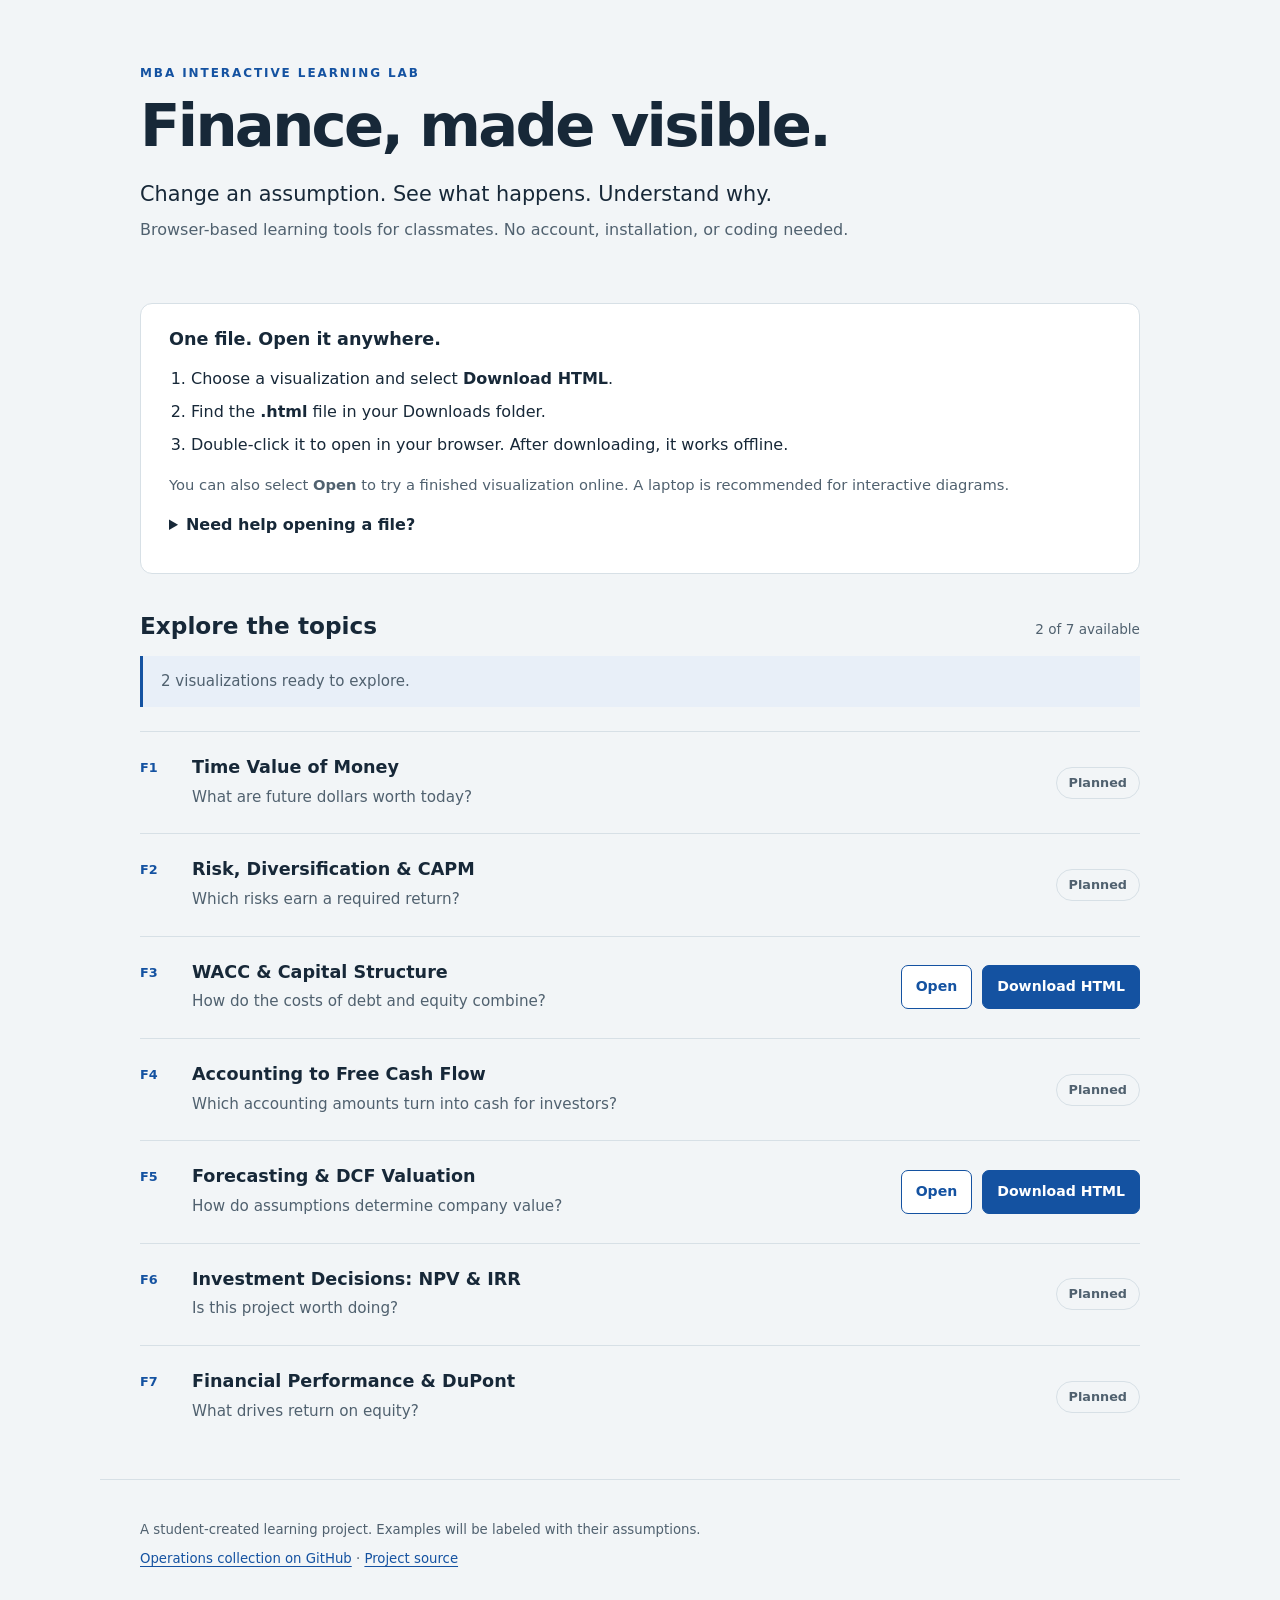
==== docs/index.html @ bb2af1eb "Add interactive DCF valuation visualization" ====
<!doctype html>
<html lang="en"><head><meta charset="utf-8"><meta name="viewport" content="width=device-width,initial-scale=1">
<meta name="description" content="Interactive finance learning tools for MBA classmates. Single-file browser downloads.">
<title>Finance | MBA Interactive Learning Lab</title><link rel="icon" href="data:,"><style>:root{color-scheme:light;--ink:#172838;--muted:#50616f;--blue:#1452a1;--line:#d7e0e6;--paper:#fff;--wash:#f2f5f7;--radius:12px;font-family:system-ui,-apple-system,BlinkMacSystemFont,"Segoe UI",sans-serif;line-height:1.55;color:var(--ink);background:var(--wash)}
*{box-sizing:border-box}body{margin:0}header,main,footer{max-width:1080px;margin:auto;padding:32px 40px}header{padding-top:56px;padding-bottom:20px}h1{font-size:clamp(2.25rem,5vw,3.7rem);line-height:1.1;letter-spacing:-.045em;margin:10px 0 20px}h2{font-size:1.1rem;line-height:1.35;margin:0 0 6px}p{margin:8px 0;color:var(--muted)}a{color:var(--blue);text-underline-offset:3px}a:focus-visible,summary:focus-visible,button:focus-visible,input:focus-visible{outline:3px solid #a5480b;outline-offset:4px}.eyebrow{font-size:.75rem;font-weight:750;letter-spacing:.16em;color:var(--blue)}.intro{font-size:1.3rem;color:var(--ink)}.instructions{padding:24px 28px;background:var(--paper);border:1px solid var(--line);border-radius:var(--radius);margin-bottom:36px}.instructions ol{padding-left:22px}.instructions li{margin:8px 0}.instructions p{font-size:.92rem}summary{cursor:pointer;padding:8px 0;min-height:44px;font-weight:650}.section-heading{display:flex;align-items:baseline;justify-content:space-between;gap:12px}.section-heading h2{font-size:1.45rem}.section-heading p{font-size:.85rem}.notice{padding:14px 18px;border-left:3px solid var(--blue);background:#e8eff8;font-size:.94rem}.notice strong{color:var(--ink)}.demo-list{list-style:none;padding:0;margin:24px 0 0}.demo{display:grid;grid-template-columns:36px 1fr auto;gap:16px;padding:24px 0;border-top:1px solid var(--line);align-items:center}.demo p{margin:0;font-size:.95rem}.code{align-self:start;margin-top:2px;font-size:.8rem;color:var(--blue);font-weight:750}.actions{display:flex;align-items:center;gap:10px;flex-wrap:wrap;justify-content:flex-end}.status{font-size:.8rem;font-weight:650;color:var(--muted);border:1px solid var(--line);border-radius:30px;padding:5px 12px}.button{display:inline-flex;align-items:center;justify-content:center;min-height:44px;padding:10px 14px;border-radius:7px;border:1px solid var(--blue);background:var(--blue);color:white;text-decoration:none;font-size:.88rem;font-weight:650}.button.secondary{background:white;color:var(--blue)}.button:hover{filter:brightness(.93)}footer{font-size:.83rem;border-top:1px solid var(--line);padding-bottom:36px}.skip{position:absolute;left:-10000px;top:8px;background:white;padding:12px;z-index:10}.skip:focus{left:12px}.sr-only{position:absolute;width:1px;height:1px;overflow:hidden;clip:rect(0,0,0,0);white-space:nowrap}@media(max-width:680px){header,main,footer{padding-left:20px;padding-right:20px}header{padding-top:32px}.instructions{padding:20px}.demo{grid-template-columns:28px 1fr;gap:10px}.actions{grid-column:2;justify-content:flex-start}.section-heading{align-items:start;flex-direction:column;gap:0}}@media(prefers-reduced-motion:reduce){*,*::before,*::after{animation:none!important;transition:none!important;scroll-behavior:auto!important}}
</style></head>
<body><a class="skip" href="#topics">Skip to visualizations</a>
<header><p class="eyebrow">MBA INTERACTIVE LEARNING LAB</p><h1>Finance, made visible.</h1>
<p class="intro">Change an assumption. See what happens. Understand why.</p>
<p>Browser-based learning tools for classmates. No account, installation, or coding needed.</p></header>
<main><section class="instructions" aria-labelledby="how"><h2 id="how">One file. Open it anywhere.</h2>
<ol><li>Choose a visualization and select <strong>Download HTML</strong>.</li>
<li>Find the <strong>.html</strong> file in your Downloads folder.</li>
<li>Double-click it to open in your browser. After downloading, it works offline.</li></ol>
<p>You can also select <strong>Open</strong> to try a finished visualization online. A laptop is recommended for interactive diagrams.</p>
<details><summary>Need help opening a file?</summary><p>Keep the .html extension. If it opens in an editor, right-click the file and choose Open With, then your browser.
If the download opens in a tab, use your browser’s Save page option. On a phone, use the online Open button; downloaded HTML handling varies by device.</p></details></section>
<section id="topics" aria-labelledby="topics-title"><div class="section-heading"><h2 id="topics-title">Explore the topics</h2>
<p>2 of 7 available</p></div><p class="notice">2 visualizations ready to explore.</p><ul class="demo-list"><li class="demo"><span class="code">F1</span><div><h2>Time Value of Money</h2><p>What are future dollars worth today?</p></div><div class="actions"><span class="status">Planned</span></div></li><li class="demo"><span class="code">F2</span><div><h2>Risk, Diversification &amp; CAPM</h2><p>Which risks earn a required return?</p></div><div class="actions"><span class="status">Planned</span></div></li><li class="demo"><span class="code">F3</span><div><h2>WACC &amp; Capital Structure</h2><p>How do the costs of debt and equity combine?</p></div><div class="actions"><a class="button secondary" href="downloads/wacc.html">Open <span class="sr-only">WACC &amp; Capital Structure</span></a><a class="button" href="downloads/wacc.html" download>Download HTML <span class="sr-only">for WACC &amp; Capital Structure</span></a></div></li><li class="demo"><span class="code">F4</span><div><h2>Accounting to Free Cash Flow</h2><p>Which accounting amounts turn into cash for investors?</p></div><div class="actions"><span class="status">Planned</span></div></li><li class="demo"><span class="code">F5</span><div><h2>Forecasting &amp; DCF Valuation</h2><p>How do assumptions determine company value?</p></div><div class="actions"><a class="button secondary" href="downloads/dcf.html">Open <span class="sr-only">Forecasting &amp; DCF Valuation</span></a><a class="button" href="downloads/dcf.html" download>Download HTML <span class="sr-only">for Forecasting &amp; DCF Valuation</span></a></div></li><li class="demo"><span class="code">F6</span><div><h2>Investment Decisions: NPV &amp; IRR</h2><p>Is this project worth doing?</p></div><div class="actions"><span class="status">Planned</span></div></li><li class="demo"><span class="code">F7</span><div><h2>Financial Performance &amp; DuPont</h2><p>What drives return on equity?</p></div><div class="actions"><span class="status">Planned</span></div></li></ul></section>
</main><footer><p>A student-created learning project. Examples will be labeled with their assumptions.</p>
<p><a href="https://github.com/bpdiehl/ops_visualizations">Operations collection on GitHub</a> ·
<a href="https://github.com/bpdiehl/finance_visualizations">Project source</a></p></footer></body></html>
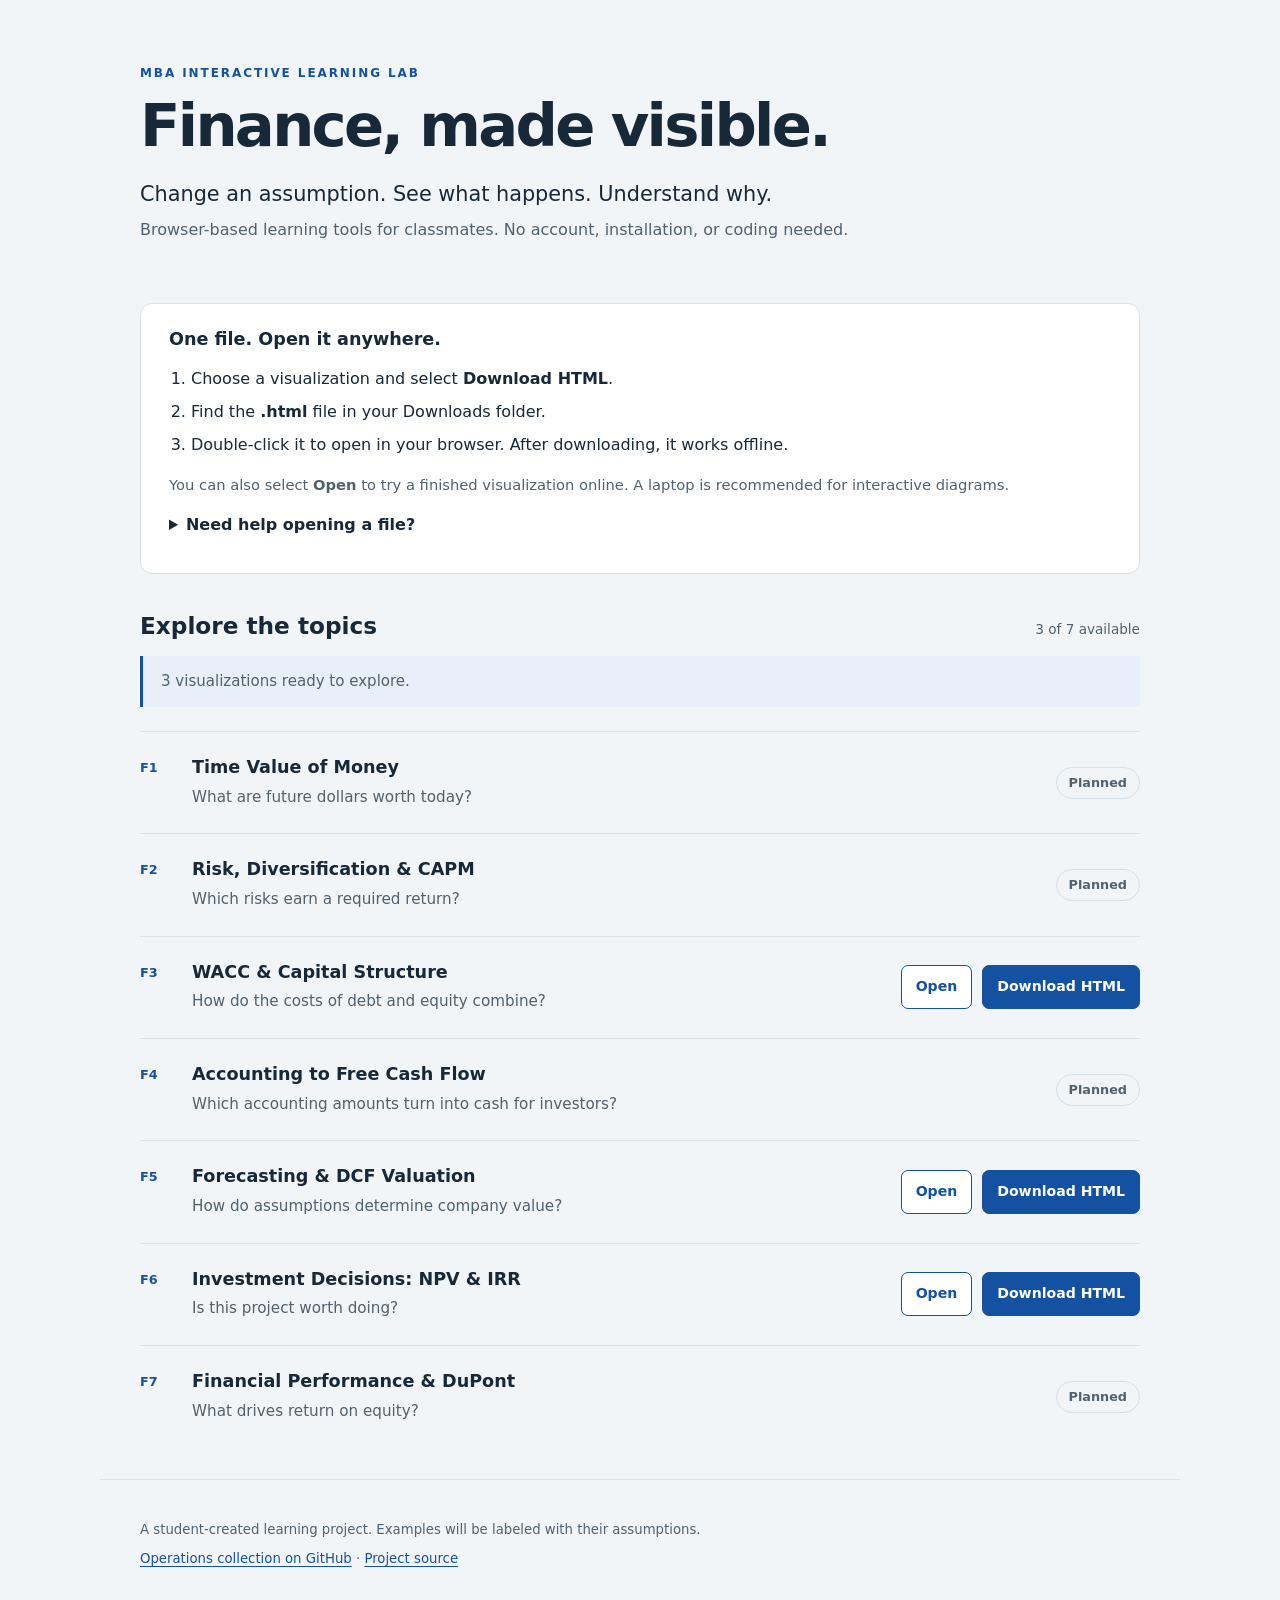
==== commit 952c3437: "Publish NPV and IRR visualization" ====
--- a/docs/index.html
+++ b/docs/index.html
@@ -16,7 +16,7 @@
 <details><summary>Need help opening a file?</summary><p>Keep the .html extension. If it opens in an editor, right-click the file and choose Open With, then your browser.
 If the download opens in a tab, use your browser’s Save page option. On a phone, use the online Open button; downloaded HTML handling varies by device.</p></details></section>
 <section id="topics" aria-labelledby="topics-title"><div class="section-heading"><h2 id="topics-title">Explore the topics</h2>
-<p>2 of 7 available</p></div><p class="notice">2 visualizations ready to explore.</p><ul class="demo-list"><li class="demo"><span class="code">F1</span><div><h2>Time Value of Money</h2><p>What are future dollars worth today?</p></div><div class="actions"><span class="status">Planned</span></div></li><li class="demo"><span class="code">F2</span><div><h2>Risk, Diversification &amp; CAPM</h2><p>Which risks earn a required return?</p></div><div class="actions"><span class="status">Planned</span></div></li><li class="demo"><span class="code">F3</span><div><h2>WACC &amp; Capital Structure</h2><p>How do the costs of debt and equity combine?</p></div><div class="actions"><a class="button secondary" href="downloads/wacc.html">Open <span class="sr-only">WACC &amp; Capital Structure</span></a><a class="button" href="downloads/wacc.html" download>Download HTML <span class="sr-only">for WACC &amp; Capital Structure</span></a></div></li><li class="demo"><span class="code">F4</span><div><h2>Accounting to Free Cash Flow</h2><p>Which accounting amounts turn into cash for investors?</p></div><div class="actions"><span class="status">Planned</span></div></li><li class="demo"><span class="code">F5</span><div><h2>Forecasting &amp; DCF Valuation</h2><p>How do assumptions determine company value?</p></div><div class="actions"><a class="button secondary" href="downloads/dcf.html">Open <span class="sr-only">Forecasting &amp; DCF Valuation</span></a><a class="button" href="downloads/dcf.html" download>Download HTML <span class="sr-only">for Forecasting &amp; DCF Valuation</span></a></div></li><li class="demo"><span class="code">F6</span><div><h2>Investment Decisions: NPV &amp; IRR</h2><p>Is this project worth doing?</p></div><div class="actions"><span class="status">Planned</span></div></li><li class="demo"><span class="code">F7</span><div><h2>Financial Performance &amp; DuPont</h2><p>What drives return on equity?</p></div><div class="actions"><span class="status">Planned</span></div></li></ul></section>
+<p>3 of 7 available</p></div><p class="notice">3 visualizations ready to explore.</p><ul class="demo-list"><li class="demo"><span class="code">F1</span><div><h2>Time Value of Money</h2><p>What are future dollars worth today?</p></div><div class="actions"><span class="status">Planned</span></div></li><li class="demo"><span class="code">F2</span><div><h2>Risk, Diversification &amp; CAPM</h2><p>Which risks earn a required return?</p></div><div class="actions"><span class="status">Planned</span></div></li><li class="demo"><span class="code">F3</span><div><h2>WACC &amp; Capital Structure</h2><p>How do the costs of debt and equity combine?</p></div><div class="actions"><a class="button secondary" href="downloads/wacc.html">Open <span class="sr-only">WACC &amp; Capital Structure</span></a><a class="button" href="downloads/wacc.html" download>Download HTML <span class="sr-only">for WACC &amp; Capital Structure</span></a></div></li><li class="demo"><span class="code">F4</span><div><h2>Accounting to Free Cash Flow</h2><p>Which accounting amounts turn into cash for investors?</p></div><div class="actions"><span class="status">Planned</span></div></li><li class="demo"><span class="code">F5</span><div><h2>Forecasting &amp; DCF Valuation</h2><p>How do assumptions determine company value?</p></div><div class="actions"><a class="button secondary" href="downloads/dcf.html">Open <span class="sr-only">Forecasting &amp; DCF Valuation</span></a><a class="button" href="downloads/dcf.html" download>Download HTML <span class="sr-only">for Forecasting &amp; DCF Valuation</span></a></div></li><li class="demo"><span class="code">F6</span><div><h2>Investment Decisions: NPV &amp; IRR</h2><p>Is this project worth doing?</p></div><div class="actions"><a class="button secondary" href="downloads/npv-irr.html">Open <span class="sr-only">Investment Decisions: NPV &amp; IRR</span></a><a class="button" href="downloads/npv-irr.html" download>Download HTML <span class="sr-only">for Investment Decisions: NPV &amp; IRR</span></a></div></li><li class="demo"><span class="code">F7</span><div><h2>Financial Performance &amp; DuPont</h2><p>What drives return on equity?</p></div><div class="actions"><span class="status">Planned</span></div></li></ul></section>
 </main><footer><p>A student-created learning project. Examples will be labeled with their assumptions.</p>
 <p><a href="https://github.com/bpdiehl/ops_visualizations">Operations collection on GitHub</a> ·
 <a href="https://github.com/bpdiehl/finance_visualizations">Project source</a></p></footer></body></html>
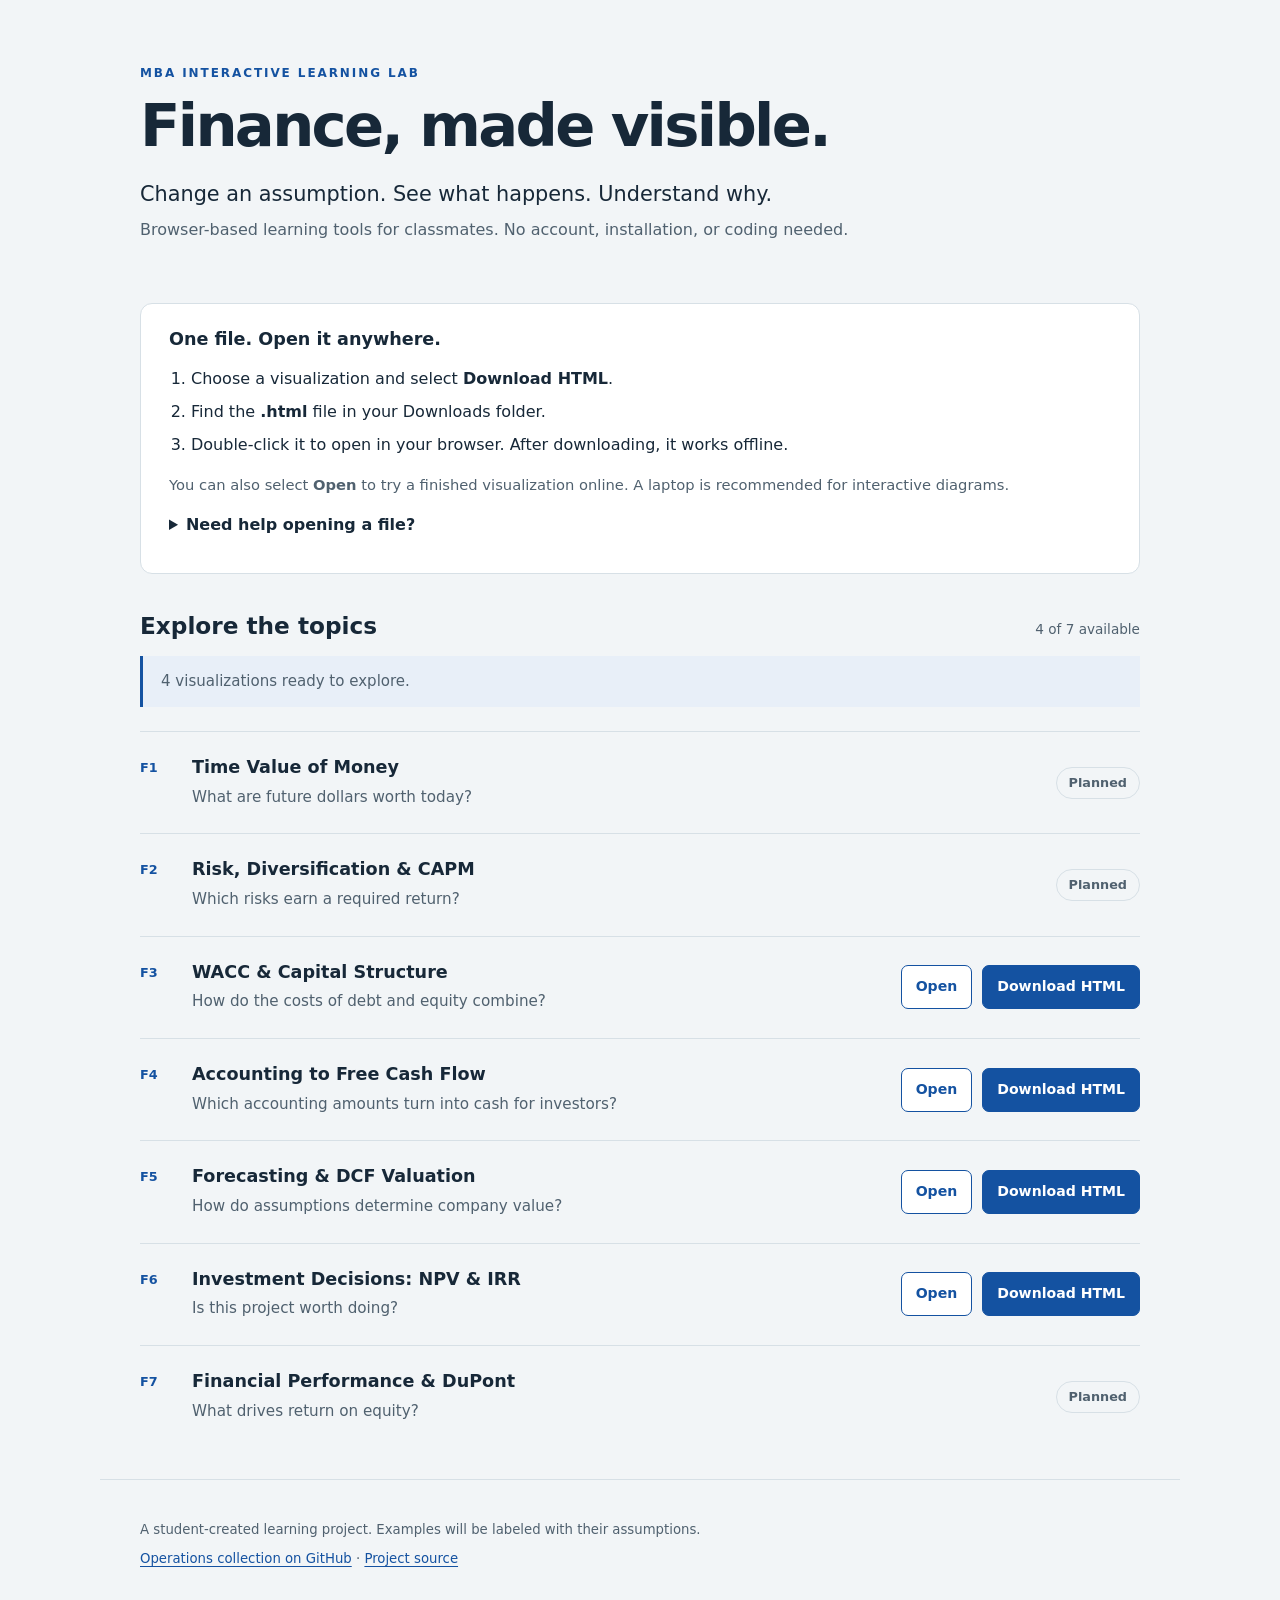
==== commit 4193e552: "Publish accounting to free cash flow visualization" ====
--- a/docs/index.html
+++ b/docs/index.html
@@ -16,7 +16,7 @@
 <details><summary>Need help opening a file?</summary><p>Keep the .html extension. If it opens in an editor, right-click the file and choose Open With, then your browser.
 If the download opens in a tab, use your browser’s Save page option. On a phone, use the online Open button; downloaded HTML handling varies by device.</p></details></section>
 <section id="topics" aria-labelledby="topics-title"><div class="section-heading"><h2 id="topics-title">Explore the topics</h2>
-<p>3 of 7 available</p></div><p class="notice">3 visualizations ready to explore.</p><ul class="demo-list"><li class="demo"><span class="code">F1</span><div><h2>Time Value of Money</h2><p>What are future dollars worth today?</p></div><div class="actions"><span class="status">Planned</span></div></li><li class="demo"><span class="code">F2</span><div><h2>Risk, Diversification &amp; CAPM</h2><p>Which risks earn a required return?</p></div><div class="actions"><span class="status">Planned</span></div></li><li class="demo"><span class="code">F3</span><div><h2>WACC &amp; Capital Structure</h2><p>How do the costs of debt and equity combine?</p></div><div class="actions"><a class="button secondary" href="downloads/wacc.html">Open <span class="sr-only">WACC &amp; Capital Structure</span></a><a class="button" href="downloads/wacc.html" download>Download HTML <span class="sr-only">for WACC &amp; Capital Structure</span></a></div></li><li class="demo"><span class="code">F4</span><div><h2>Accounting to Free Cash Flow</h2><p>Which accounting amounts turn into cash for investors?</p></div><div class="actions"><span class="status">Planned</span></div></li><li class="demo"><span class="code">F5</span><div><h2>Forecasting &amp; DCF Valuation</h2><p>How do assumptions determine company value?</p></div><div class="actions"><a class="button secondary" href="downloads/dcf.html">Open <span class="sr-only">Forecasting &amp; DCF Valuation</span></a><a class="button" href="downloads/dcf.html" download>Download HTML <span class="sr-only">for Forecasting &amp; DCF Valuation</span></a></div></li><li class="demo"><span class="code">F6</span><div><h2>Investment Decisions: NPV &amp; IRR</h2><p>Is this project worth doing?</p></div><div class="actions"><a class="button secondary" href="downloads/npv-irr.html">Open <span class="sr-only">Investment Decisions: NPV &amp; IRR</span></a><a class="button" href="downloads/npv-irr.html" download>Download HTML <span class="sr-only">for Investment Decisions: NPV &amp; IRR</span></a></div></li><li class="demo"><span class="code">F7</span><div><h2>Financial Performance &amp; DuPont</h2><p>What drives return on equity?</p></div><div class="actions"><span class="status">Planned</span></div></li></ul></section>
+<p>4 of 7 available</p></div><p class="notice">4 visualizations ready to explore.</p><ul class="demo-list"><li class="demo"><span class="code">F1</span><div><h2>Time Value of Money</h2><p>What are future dollars worth today?</p></div><div class="actions"><span class="status">Planned</span></div></li><li class="demo"><span class="code">F2</span><div><h2>Risk, Diversification &amp; CAPM</h2><p>Which risks earn a required return?</p></div><div class="actions"><span class="status">Planned</span></div></li><li class="demo"><span class="code">F3</span><div><h2>WACC &amp; Capital Structure</h2><p>How do the costs of debt and equity combine?</p></div><div class="actions"><a class="button secondary" href="downloads/wacc.html">Open <span class="sr-only">WACC &amp; Capital Structure</span></a><a class="button" href="downloads/wacc.html" download>Download HTML <span class="sr-only">for WACC &amp; Capital Structure</span></a></div></li><li class="demo"><span class="code">F4</span><div><h2>Accounting to Free Cash Flow</h2><p>Which accounting amounts turn into cash for investors?</p></div><div class="actions"><a class="button secondary" href="downloads/free-cash-flow.html">Open <span class="sr-only">Accounting to Free Cash Flow</span></a><a class="button" href="downloads/free-cash-flow.html" download>Download HTML <span class="sr-only">for Accounting to Free Cash Flow</span></a></div></li><li class="demo"><span class="code">F5</span><div><h2>Forecasting &amp; DCF Valuation</h2><p>How do assumptions determine company value?</p></div><div class="actions"><a class="button secondary" href="downloads/dcf.html">Open <span class="sr-only">Forecasting &amp; DCF Valuation</span></a><a class="button" href="downloads/dcf.html" download>Download HTML <span class="sr-only">for Forecasting &amp; DCF Valuation</span></a></div></li><li class="demo"><span class="code">F6</span><div><h2>Investment Decisions: NPV &amp; IRR</h2><p>Is this project worth doing?</p></div><div class="actions"><a class="button secondary" href="downloads/npv-irr.html">Open <span class="sr-only">Investment Decisions: NPV &amp; IRR</span></a><a class="button" href="downloads/npv-irr.html" download>Download HTML <span class="sr-only">for Investment Decisions: NPV &amp; IRR</span></a></div></li><li class="demo"><span class="code">F7</span><div><h2>Financial Performance &amp; DuPont</h2><p>What drives return on equity?</p></div><div class="actions"><span class="status">Planned</span></div></li></ul></section>
 </main><footer><p>A student-created learning project. Examples will be labeled with their assumptions.</p>
 <p><a href="https://github.com/bpdiehl/ops_visualizations">Operations collection on GitHub</a> ·
 <a href="https://github.com/bpdiehl/finance_visualizations">Project source</a></p></footer></body></html>
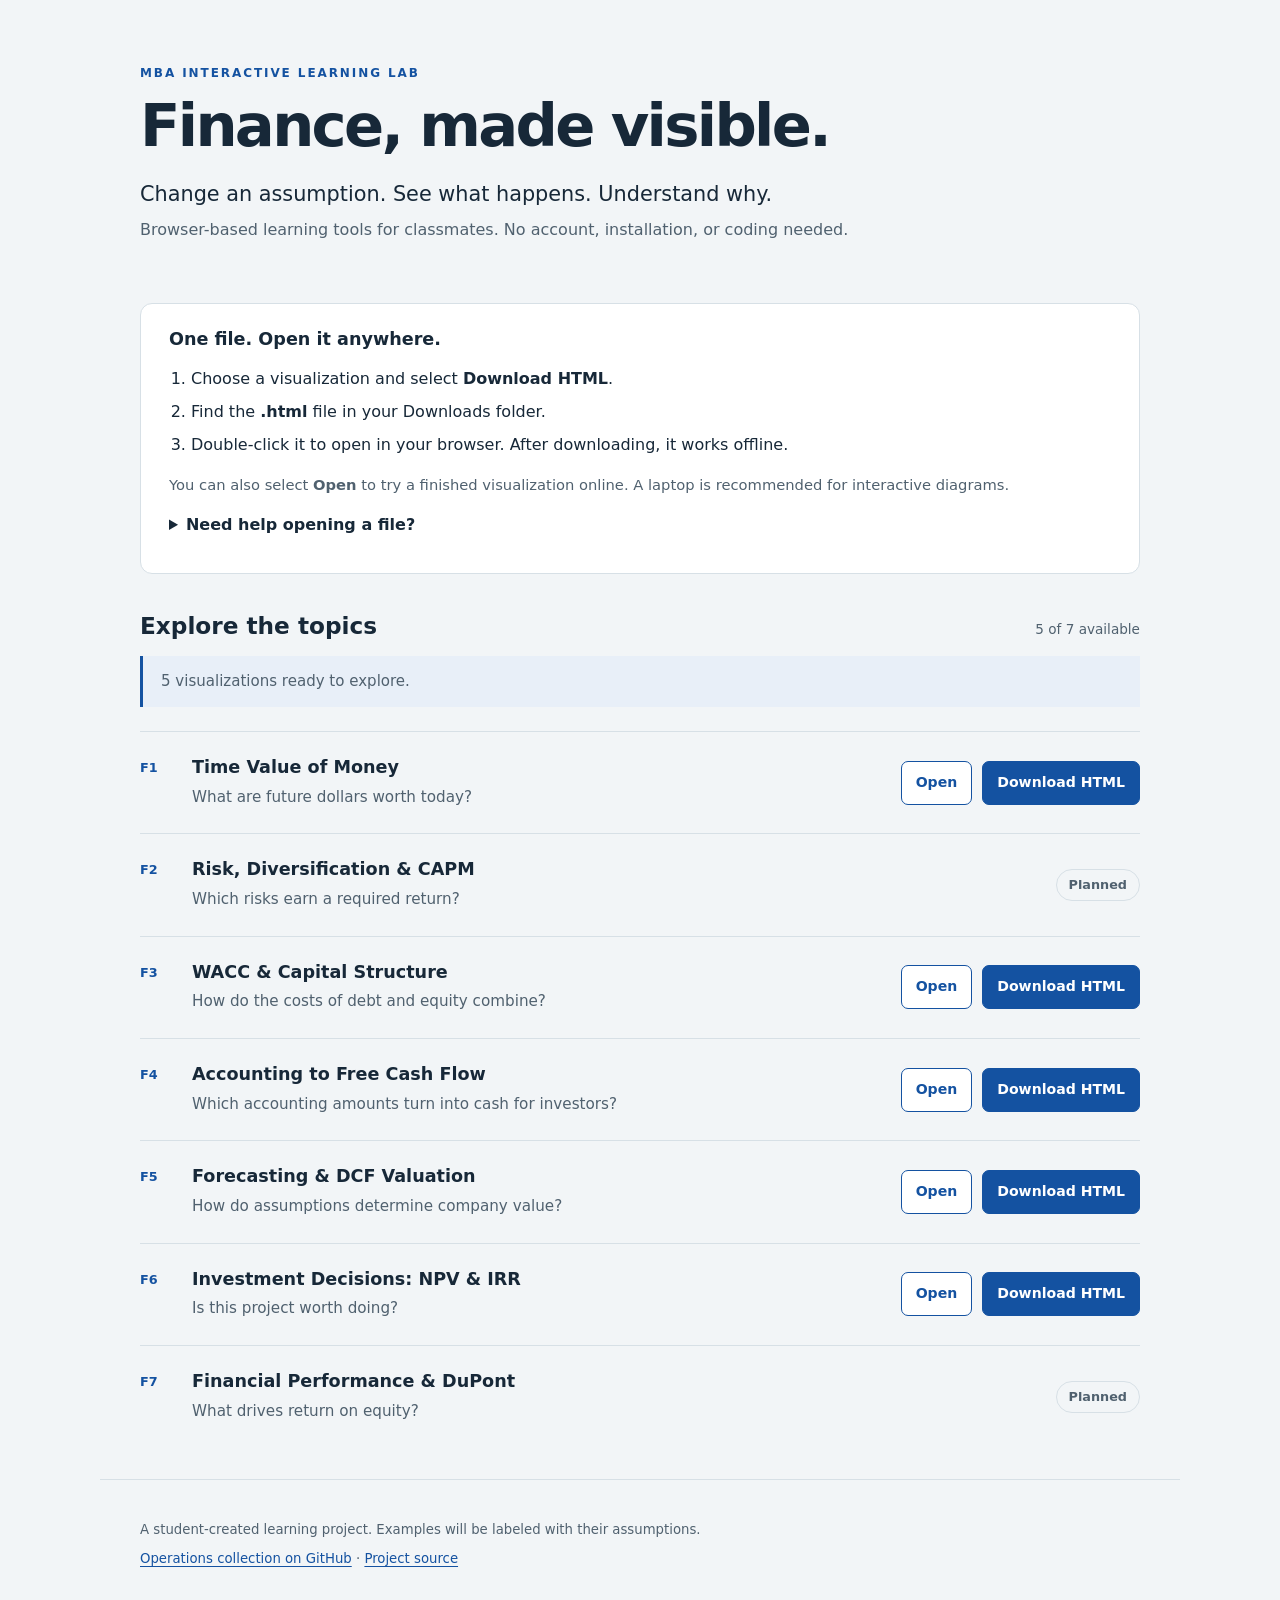
==== commit 905f2c89: "Add time value of money visualization" ====
--- a/docs/index.html
+++ b/docs/index.html
@@ -3,6 +3,47 @@
 <meta name="description" content="Interactive finance learning tools for MBA classmates. Single-file browser downloads.">
 <title>Finance | MBA Interactive Learning Lab</title><link rel="icon" href="data:,"><style>:root{color-scheme:light;--ink:#172838;--muted:#50616f;--blue:#1452a1;--line:#d7e0e6;--paper:#fff;--wash:#f2f5f7;--radius:12px;font-family:system-ui,-apple-system,BlinkMacSystemFont,"Segoe UI",sans-serif;line-height:1.55;color:var(--ink);background:var(--wash)}
 *{box-sizing:border-box}body{margin:0}header,main,footer{max-width:1080px;margin:auto;padding:32px 40px}header{padding-top:56px;padding-bottom:20px}h1{font-size:clamp(2.25rem,5vw,3.7rem);line-height:1.1;letter-spacing:-.045em;margin:10px 0 20px}h2{font-size:1.1rem;line-height:1.35;margin:0 0 6px}p{margin:8px 0;color:var(--muted)}a{color:var(--blue);text-underline-offset:3px}a:focus-visible,summary:focus-visible,button:focus-visible,input:focus-visible{outline:3px solid #a5480b;outline-offset:4px}.eyebrow{font-size:.75rem;font-weight:750;letter-spacing:.16em;color:var(--blue)}.intro{font-size:1.3rem;color:var(--ink)}.instructions{padding:24px 28px;background:var(--paper);border:1px solid var(--line);border-radius:var(--radius);margin-bottom:36px}.instructions ol{padding-left:22px}.instructions li{margin:8px 0}.instructions p{font-size:.92rem}summary{cursor:pointer;padding:8px 0;min-height:44px;font-weight:650}.section-heading{display:flex;align-items:baseline;justify-content:space-between;gap:12px}.section-heading h2{font-size:1.45rem}.section-heading p{font-size:.85rem}.notice{padding:14px 18px;border-left:3px solid var(--blue);background:#e8eff8;font-size:.94rem}.notice strong{color:var(--ink)}.demo-list{list-style:none;padding:0;margin:24px 0 0}.demo{display:grid;grid-template-columns:36px 1fr auto;gap:16px;padding:24px 0;border-top:1px solid var(--line);align-items:center}.demo p{margin:0;font-size:.95rem}.code{align-self:start;margin-top:2px;font-size:.8rem;color:var(--blue);font-weight:750}.actions{display:flex;align-items:center;gap:10px;flex-wrap:wrap;justify-content:flex-end}.status{font-size:.8rem;font-weight:650;color:var(--muted);border:1px solid var(--line);border-radius:30px;padding:5px 12px}.button{display:inline-flex;align-items:center;justify-content:center;min-height:44px;padding:10px 14px;border-radius:7px;border:1px solid var(--blue);background:var(--blue);color:white;text-decoration:none;font-size:.88rem;font-weight:650}.button.secondary{background:white;color:var(--blue)}.button:hover{filter:brightness(.93)}footer{font-size:.83rem;border-top:1px solid var(--line);padding-bottom:36px}.skip{position:absolute;left:-10000px;top:8px;background:white;padding:12px;z-index:10}.skip:focus{left:12px}.sr-only{position:absolute;width:1px;height:1px;overflow:hidden;clip:rect(0,0,0,0);white-space:nowrap}@media(max-width:680px){header,main,footer{padding-left:20px;padding-right:20px}header{padding-top:32px}.instructions{padding:20px}.demo{grid-template-columns:28px 1fr;gap:10px}.actions{grid-column:2;justify-content:flex-start}.section-heading{align-items:start;flex-direction:column;gap:0}}@media(prefers-reduced-motion:reduce){*,*::before,*::after{animation:none!important;transition:none!important;scroll-behavior:auto!important}}
+
+/* Paired equation rows: keep each value below its symbol, including the result. */
+.eq-aligned{display:grid;grid-template-columns:repeat(var(--eq-columns),max-content);column-gap:.38rem;row-gap:.2rem;align-items:baseline;justify-content:start;max-width:100%;min-width:0;overflow-x:auto;padding:5px 3px 9px;margin:4px 0 10px;font-variant-numeric:tabular-nums}
+.eq-aligned>.formula,.eq-aligned>.worked,.eq-aligned>.symbolic-equation,.eq-aligned>.live-values,.eq-aligned>.dist-formula,.eq-aligned>.dist-worked{display:contents!important}
+.eq-aligned .eq-cell{white-space:nowrap;text-align:center;line-height:1.9;min-width:0}
+.eq-aligned .eq-value-cell:not(.eq-operator){min-width:6.8ch}
+.eq-aligned .eq-cell .num,.eq-aligned .eq-cell .eq-token,.eq-aligned .eq-cell .term,.eq-aligned .eq-cell .result-value{min-width:0!important;width:auto!important;text-align:center;display:inline}
+.eq-aligned .eq-value-cell{font-family:ui-monospace,SFMono-Regular,Consolas,monospace;font-size:.76rem;color:#385269}
+.eq-aligned .eq-cell.eq-operator{min-width:0}
+@media(max-width:560px){.eq-aligned{column-gap:.25rem}.eq-aligned .eq-value-cell{font-size:.7rem}}
+
+.eq-fraction{display:inline-grid;grid-template-rows:auto auto;line-height:1.4;text-align:center;vertical-align:middle}.eq-fraction>span:first-child{border-bottom:1px solid currentColor;padding:0 4px 2px}.eq-fraction>span:last-child{padding:2px 4px 0}.eq-message{font-size:.76rem;color:var(--muted)}
+
+.eq-inline-atom{display:inline-block;text-align:center;vertical-align:baseline}.eq-fraction{gap:0}.eq-fraction>span{white-space:nowrap}.eq-aligned .eq-cell .eq-fraction{display:inline-grid}
+
+.eq-aligned{width:100%}.equations>div,.equation-grid>div,.equation-grid>article{min-width:0}
+
+.eq-aligned{scrollbar-width:thin;scrollbar-color:#aabac8 #f1f4f6}.eq-aligned:focus-visible{outline:2px solid var(--blue);outline-offset:2px}
+
+/* Shared attention and legend language across the learning collection. */
+:root{--attention-wash:#fff1c7;--attention-edge:#c59b3b;--attention-ink:#513d17;--attention-shadow:0 0 0 2px #c59b3b30,0 0 12px #c59b3b20;--legend-paper:#f7f9fc;--legend-line:#d2dce5}
+body :is(.eq-token.is-editing,.term.is-editing,[data-edit].editing,[data-symbol].selected,[data-symbol].editing,[data-symbol].symbol-highlight,[data-symbol].is-symbol-highlight,[data-symbols].is-symbol-highlight){background:var(--attention-wash)!important;box-shadow:var(--attention-shadow)!important;color:var(--attention-ink)!important;border-radius:3px;transition-duration:90ms}
+body #forecast-table tr.is-editing td,body #forecast-table tr.is-editing th{background:var(--attention-wash)!important}
+body .column-wash{fill:var(--attention-wash)}body .bridge-column.input-highlight .column-wash{opacity:.9}body .bridge-column.input-highlight>rect:not(.column-wash){stroke:var(--attention-edge)}body .statement tr.input-highlight{background:var(--attention-wash)}
+body .key-row{grid-template-columns:72px minmax(0,1fr);gap:12px;padding:8px 0;border-top:1px solid var(--line);font-size:.79rem;line-height:1.5;align-items:center}
+body .key-row button,body .notation-grid .symbol-link{display:inline-block;text-align:center;vertical-align:middle;min-width:64px;min-height:44px;max-width:100%;padding:6px 8px;border:1px solid var(--legend-line);border-radius:6px;background:var(--legend-paper);font:1.02rem/1.4 Georgia,"Times New Roman",serif;color:var(--ink);text-decoration:none;cursor:pointer;transition:background-color .2s,border-color .2s,box-shadow .2s}
+body .key-row button:hover,body .notation-grid .symbol-link:hover{background:#edf2f7;border-color:#a9bdcf}
+body .key-row button[aria-pressed=true],body .notation-grid .symbol-link[aria-pressed=true]{background:var(--attention-wash);border-color:var(--attention-edge);color:var(--attention-ink);box-shadow:var(--attention-shadow)}
+body .key-row small{display:block;margin-top:3px;font-size:.7rem;line-height:1.45;color:var(--muted)}
+body .notation-grid dl{grid-template-columns:84px minmax(0,1fr);font-size:.79rem}body .notation-grid dt,body .notation-grid dd{padding:8px 0;border-top:1px solid var(--line);line-height:1.5}
+body :is(.key,.notation,.notation-key,.equations)>summary{color:var(--ink);font-size:.82rem;font-weight:650}
+body :is(.chart-key,.mix-key,.time-key,.matrix-key,.composition-key){font-size:.74rem;line-height:1.5;color:var(--muted);gap:8px 14px;flex-wrap:wrap}
+body :is(.chart-key,.mix-key,.time-key,.matrix-key)>span{display:inline-flex;align-items:center;gap:6px}
+body .swatch{width:9px;height:9px;border-radius:2px;flex-shrink:0}
+body .swatch.legend-line{width:14px;height:0;border:0;border-top:2px solid #1452a1;border-radius:0;background:none}
+body .swatch.legend-dash{width:14px;height:0;border:0;border-top:2px dashed #6d7c89;border-radius:0;background:none}
+body .swatch.legend-dot{width:9px;height:9px;border:2px solid #a65d1c;border-radius:50%;background:white}
+.swatch.bridge-total{background:#24649d}.swatch.bridge-add{background:#2b8776}.swatch.bridge-deduct{background:#b36b47}
+@media(prefers-reduced-motion:reduce){body .key-row button,body .notation-grid .symbol-link{transition:none!important}}
+
+body .key-row button sub,body .key-row button sup,body .notation-grid .symbol-link sub,body .notation-grid .symbol-link sup{font-size:.7em}
 </style></head>
 <body><a class="skip" href="#topics">Skip to visualizations</a>
 <header><p class="eyebrow">MBA INTERACTIVE LEARNING LAB</p><h1>Finance, made visible.</h1>
@@ -16,7 +57,7 @@
 <details><summary>Need help opening a file?</summary><p>Keep the .html extension. If it opens in an editor, right-click the file and choose Open With, then your browser.
 If the download opens in a tab, use your browser’s Save page option. On a phone, use the online Open button; downloaded HTML handling varies by device.</p></details></section>
 <section id="topics" aria-labelledby="topics-title"><div class="section-heading"><h2 id="topics-title">Explore the topics</h2>
-<p>4 of 7 available</p></div><p class="notice">4 visualizations ready to explore.</p><ul class="demo-list"><li class="demo"><span class="code">F1</span><div><h2>Time Value of Money</h2><p>What are future dollars worth today?</p></div><div class="actions"><span class="status">Planned</span></div></li><li class="demo"><span class="code">F2</span><div><h2>Risk, Diversification &amp; CAPM</h2><p>Which risks earn a required return?</p></div><div class="actions"><span class="status">Planned</span></div></li><li class="demo"><span class="code">F3</span><div><h2>WACC &amp; Capital Structure</h2><p>How do the costs of debt and equity combine?</p></div><div class="actions"><a class="button secondary" href="downloads/wacc.html">Open <span class="sr-only">WACC &amp; Capital Structure</span></a><a class="button" href="downloads/wacc.html" download>Download HTML <span class="sr-only">for WACC &amp; Capital Structure</span></a></div></li><li class="demo"><span class="code">F4</span><div><h2>Accounting to Free Cash Flow</h2><p>Which accounting amounts turn into cash for investors?</p></div><div class="actions"><a class="button secondary" href="downloads/free-cash-flow.html">Open <span class="sr-only">Accounting to Free Cash Flow</span></a><a class="button" href="downloads/free-cash-flow.html" download>Download HTML <span class="sr-only">for Accounting to Free Cash Flow</span></a></div></li><li class="demo"><span class="code">F5</span><div><h2>Forecasting &amp; DCF Valuation</h2><p>How do assumptions determine company value?</p></div><div class="actions"><a class="button secondary" href="downloads/dcf.html">Open <span class="sr-only">Forecasting &amp; DCF Valuation</span></a><a class="button" href="downloads/dcf.html" download>Download HTML <span class="sr-only">for Forecasting &amp; DCF Valuation</span></a></div></li><li class="demo"><span class="code">F6</span><div><h2>Investment Decisions: NPV &amp; IRR</h2><p>Is this project worth doing?</p></div><div class="actions"><a class="button secondary" href="downloads/npv-irr.html">Open <span class="sr-only">Investment Decisions: NPV &amp; IRR</span></a><a class="button" href="downloads/npv-irr.html" download>Download HTML <span class="sr-only">for Investment Decisions: NPV &amp; IRR</span></a></div></li><li class="demo"><span class="code">F7</span><div><h2>Financial Performance &amp; DuPont</h2><p>What drives return on equity?</p></div><div class="actions"><span class="status">Planned</span></div></li></ul></section>
+<p>5 of 7 available</p></div><p class="notice">5 visualizations ready to explore.</p><ul class="demo-list"><li class="demo"><span class="code">F1</span><div><h2>Time Value of Money</h2><p>What are future dollars worth today?</p></div><div class="actions"><a class="button secondary" href="downloads/time-value.html">Open <span class="sr-only">Time Value of Money</span></a><a class="button" href="downloads/time-value.html" download>Download HTML <span class="sr-only">for Time Value of Money</span></a></div></li><li class="demo"><span class="code">F2</span><div><h2>Risk, Diversification &amp; CAPM</h2><p>Which risks earn a required return?</p></div><div class="actions"><span class="status">Planned</span></div></li><li class="demo"><span class="code">F3</span><div><h2>WACC &amp; Capital Structure</h2><p>How do the costs of debt and equity combine?</p></div><div class="actions"><a class="button secondary" href="downloads/wacc.html">Open <span class="sr-only">WACC &amp; Capital Structure</span></a><a class="button" href="downloads/wacc.html" download>Download HTML <span class="sr-only">for WACC &amp; Capital Structure</span></a></div></li><li class="demo"><span class="code">F4</span><div><h2>Accounting to Free Cash Flow</h2><p>Which accounting amounts turn into cash for investors?</p></div><div class="actions"><a class="button secondary" href="downloads/free-cash-flow.html">Open <span class="sr-only">Accounting to Free Cash Flow</span></a><a class="button" href="downloads/free-cash-flow.html" download>Download HTML <span class="sr-only">for Accounting to Free Cash Flow</span></a></div></li><li class="demo"><span class="code">F5</span><div><h2>Forecasting &amp; DCF Valuation</h2><p>How do assumptions determine company value?</p></div><div class="actions"><a class="button secondary" href="downloads/dcf.html">Open <span class="sr-only">Forecasting &amp; DCF Valuation</span></a><a class="button" href="downloads/dcf.html" download>Download HTML <span class="sr-only">for Forecasting &amp; DCF Valuation</span></a></div></li><li class="demo"><span class="code">F6</span><div><h2>Investment Decisions: NPV &amp; IRR</h2><p>Is this project worth doing?</p></div><div class="actions"><a class="button secondary" href="downloads/npv-irr.html">Open <span class="sr-only">Investment Decisions: NPV &amp; IRR</span></a><a class="button" href="downloads/npv-irr.html" download>Download HTML <span class="sr-only">for Investment Decisions: NPV &amp; IRR</span></a></div></li><li class="demo"><span class="code">F7</span><div><h2>Financial Performance &amp; DuPont</h2><p>What drives return on equity?</p></div><div class="actions"><span class="status">Planned</span></div></li></ul></section>
 </main><footer><p>A student-created learning project. Examples will be labeled with their assumptions.</p>
 <p><a href="https://github.com/bpdiehl/ops_visualizations">Operations collection on GitHub</a> ·
 <a href="https://github.com/bpdiehl/finance_visualizations">Project source</a></p></footer></body></html>
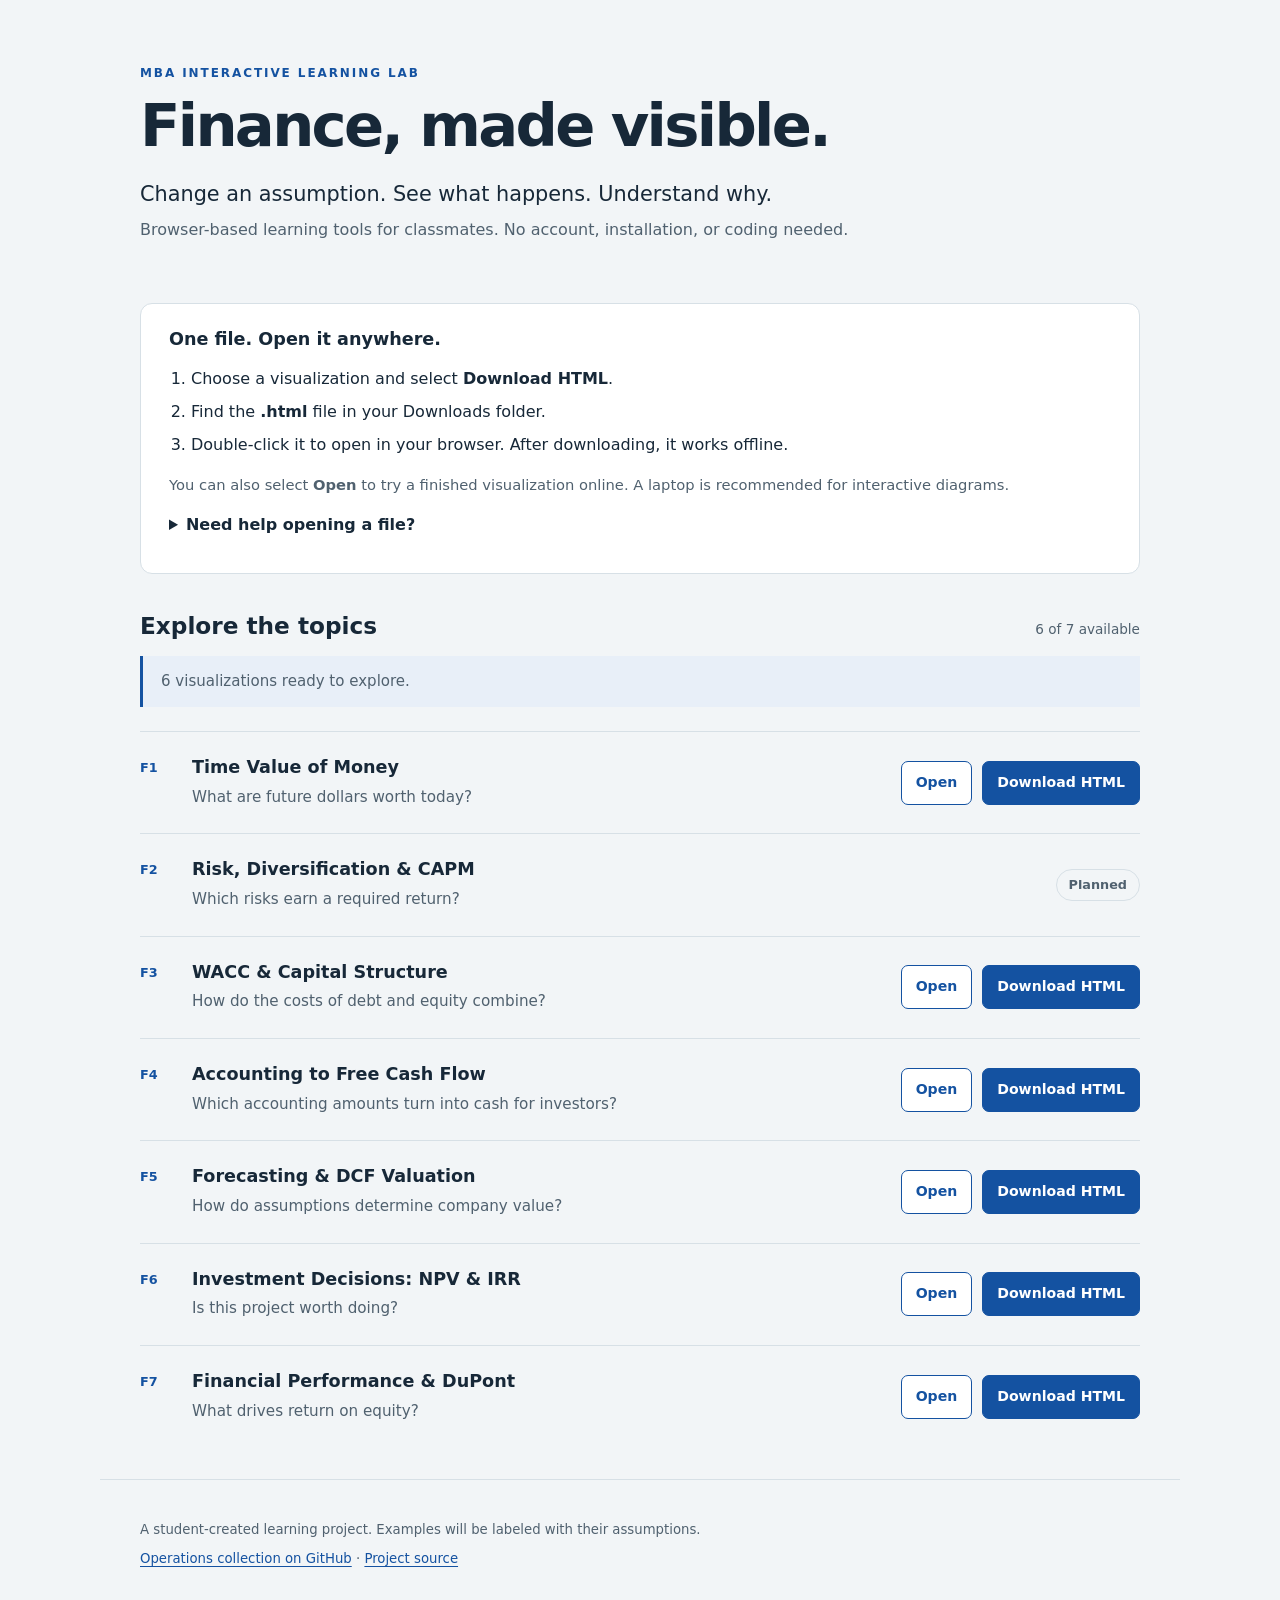
==== commit 71e91591: "Add DuPont and financial performance visualization" ====
--- a/docs/index.html
+++ b/docs/index.html
@@ -57,7 +57,7 @@
 <details><summary>Need help opening a file?</summary><p>Keep the .html extension. If it opens in an editor, right-click the file and choose Open With, then your browser.
 If the download opens in a tab, use your browser’s Save page option. On a phone, use the online Open button; downloaded HTML handling varies by device.</p></details></section>
 <section id="topics" aria-labelledby="topics-title"><div class="section-heading"><h2 id="topics-title">Explore the topics</h2>
-<p>5 of 7 available</p></div><p class="notice">5 visualizations ready to explore.</p><ul class="demo-list"><li class="demo"><span class="code">F1</span><div><h2>Time Value of Money</h2><p>What are future dollars worth today?</p></div><div class="actions"><a class="button secondary" href="downloads/time-value.html">Open <span class="sr-only">Time Value of Money</span></a><a class="button" href="downloads/time-value.html" download>Download HTML <span class="sr-only">for Time Value of Money</span></a></div></li><li class="demo"><span class="code">F2</span><div><h2>Risk, Diversification &amp; CAPM</h2><p>Which risks earn a required return?</p></div><div class="actions"><span class="status">Planned</span></div></li><li class="demo"><span class="code">F3</span><div><h2>WACC &amp; Capital Structure</h2><p>How do the costs of debt and equity combine?</p></div><div class="actions"><a class="button secondary" href="downloads/wacc.html">Open <span class="sr-only">WACC &amp; Capital Structure</span></a><a class="button" href="downloads/wacc.html" download>Download HTML <span class="sr-only">for WACC &amp; Capital Structure</span></a></div></li><li class="demo"><span class="code">F4</span><div><h2>Accounting to Free Cash Flow</h2><p>Which accounting amounts turn into cash for investors?</p></div><div class="actions"><a class="button secondary" href="downloads/free-cash-flow.html">Open <span class="sr-only">Accounting to Free Cash Flow</span></a><a class="button" href="downloads/free-cash-flow.html" download>Download HTML <span class="sr-only">for Accounting to Free Cash Flow</span></a></div></li><li class="demo"><span class="code">F5</span><div><h2>Forecasting &amp; DCF Valuation</h2><p>How do assumptions determine company value?</p></div><div class="actions"><a class="button secondary" href="downloads/dcf.html">Open <span class="sr-only">Forecasting &amp; DCF Valuation</span></a><a class="button" href="downloads/dcf.html" download>Download HTML <span class="sr-only">for Forecasting &amp; DCF Valuation</span></a></div></li><li class="demo"><span class="code">F6</span><div><h2>Investment Decisions: NPV &amp; IRR</h2><p>Is this project worth doing?</p></div><div class="actions"><a class="button secondary" href="downloads/npv-irr.html">Open <span class="sr-only">Investment Decisions: NPV &amp; IRR</span></a><a class="button" href="downloads/npv-irr.html" download>Download HTML <span class="sr-only">for Investment Decisions: NPV &amp; IRR</span></a></div></li><li class="demo"><span class="code">F7</span><div><h2>Financial Performance &amp; DuPont</h2><p>What drives return on equity?</p></div><div class="actions"><span class="status">Planned</span></div></li></ul></section>
+<p>6 of 7 available</p></div><p class="notice">6 visualizations ready to explore.</p><ul class="demo-list"><li class="demo"><span class="code">F1</span><div><h2>Time Value of Money</h2><p>What are future dollars worth today?</p></div><div class="actions"><a class="button secondary" href="downloads/time-value.html">Open <span class="sr-only">Time Value of Money</span></a><a class="button" href="downloads/time-value.html" download>Download HTML <span class="sr-only">for Time Value of Money</span></a></div></li><li class="demo"><span class="code">F2</span><div><h2>Risk, Diversification &amp; CAPM</h2><p>Which risks earn a required return?</p></div><div class="actions"><span class="status">Planned</span></div></li><li class="demo"><span class="code">F3</span><div><h2>WACC &amp; Capital Structure</h2><p>How do the costs of debt and equity combine?</p></div><div class="actions"><a class="button secondary" href="downloads/wacc.html">Open <span class="sr-only">WACC &amp; Capital Structure</span></a><a class="button" href="downloads/wacc.html" download>Download HTML <span class="sr-only">for WACC &amp; Capital Structure</span></a></div></li><li class="demo"><span class="code">F4</span><div><h2>Accounting to Free Cash Flow</h2><p>Which accounting amounts turn into cash for investors?</p></div><div class="actions"><a class="button secondary" href="downloads/free-cash-flow.html">Open <span class="sr-only">Accounting to Free Cash Flow</span></a><a class="button" href="downloads/free-cash-flow.html" download>Download HTML <span class="sr-only">for Accounting to Free Cash Flow</span></a></div></li><li class="demo"><span class="code">F5</span><div><h2>Forecasting &amp; DCF Valuation</h2><p>How do assumptions determine company value?</p></div><div class="actions"><a class="button secondary" href="downloads/dcf.html">Open <span class="sr-only">Forecasting &amp; DCF Valuation</span></a><a class="button" href="downloads/dcf.html" download>Download HTML <span class="sr-only">for Forecasting &amp; DCF Valuation</span></a></div></li><li class="demo"><span class="code">F6</span><div><h2>Investment Decisions: NPV &amp; IRR</h2><p>Is this project worth doing?</p></div><div class="actions"><a class="button secondary" href="downloads/npv-irr.html">Open <span class="sr-only">Investment Decisions: NPV &amp; IRR</span></a><a class="button" href="downloads/npv-irr.html" download>Download HTML <span class="sr-only">for Investment Decisions: NPV &amp; IRR</span></a></div></li><li class="demo"><span class="code">F7</span><div><h2>Financial Performance &amp; DuPont</h2><p>What drives return on equity?</p></div><div class="actions"><a class="button secondary" href="downloads/performance.html">Open <span class="sr-only">Financial Performance &amp; DuPont</span></a><a class="button" href="downloads/performance.html" download>Download HTML <span class="sr-only">for Financial Performance &amp; DuPont</span></a></div></li></ul></section>
 </main><footer><p>A student-created learning project. Examples will be labeled with their assumptions.</p>
 <p><a href="https://github.com/bpdiehl/ops_visualizations">Operations collection on GitHub</a> ·
 <a href="https://github.com/bpdiehl/finance_visualizations">Project source</a></p></footer></body></html>
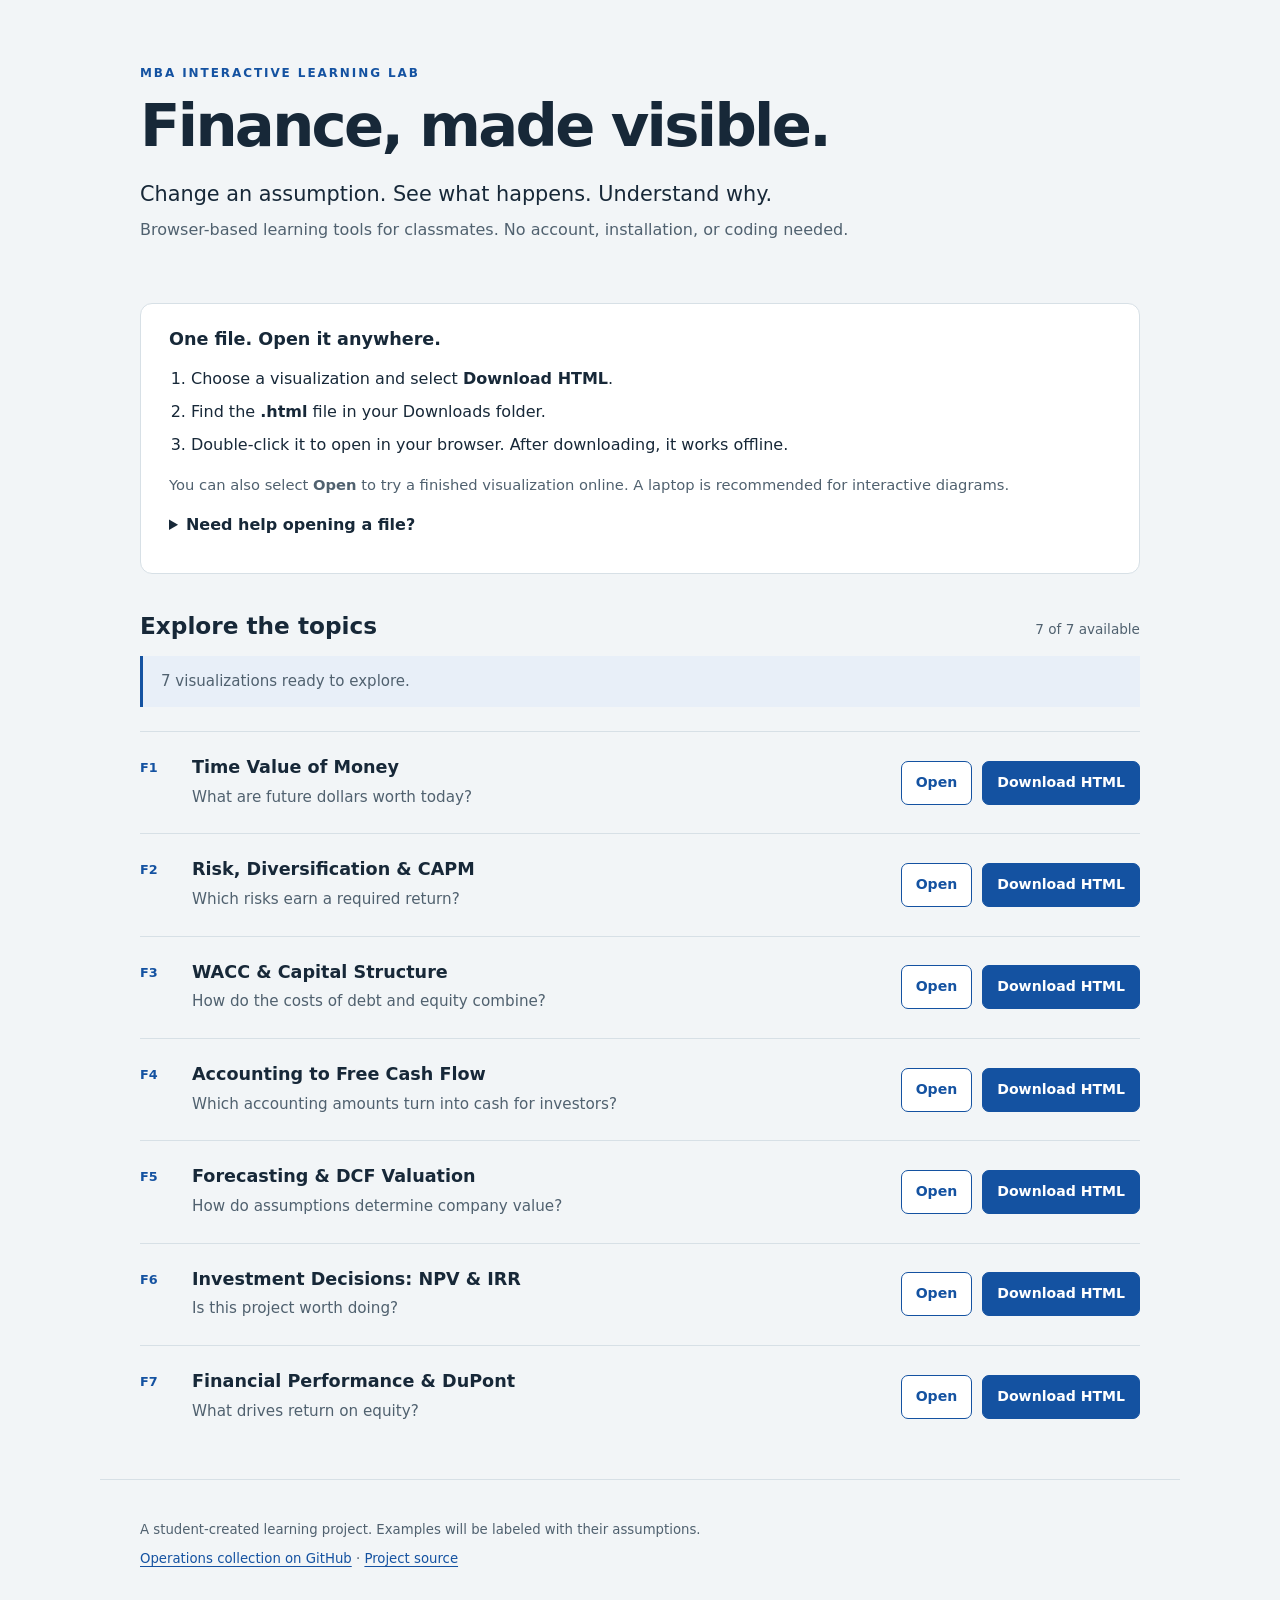
==== commit e133411f: "Publish CAPM, diversification, beta and capital allocation lab" ====
--- a/docs/index.html
+++ b/docs/index.html
@@ -57,7 +57,7 @@
 <details><summary>Need help opening a file?</summary><p>Keep the .html extension. If it opens in an editor, right-click the file and choose Open With, then your browser.
 If the download opens in a tab, use your browser’s Save page option. On a phone, use the online Open button; downloaded HTML handling varies by device.</p></details></section>
 <section id="topics" aria-labelledby="topics-title"><div class="section-heading"><h2 id="topics-title">Explore the topics</h2>
-<p>6 of 7 available</p></div><p class="notice">6 visualizations ready to explore.</p><ul class="demo-list"><li class="demo"><span class="code">F1</span><div><h2>Time Value of Money</h2><p>What are future dollars worth today?</p></div><div class="actions"><a class="button secondary" href="downloads/time-value.html">Open <span class="sr-only">Time Value of Money</span></a><a class="button" href="downloads/time-value.html" download>Download HTML <span class="sr-only">for Time Value of Money</span></a></div></li><li class="demo"><span class="code">F2</span><div><h2>Risk, Diversification &amp; CAPM</h2><p>Which risks earn a required return?</p></div><div class="actions"><span class="status">Planned</span></div></li><li class="demo"><span class="code">F3</span><div><h2>WACC &amp; Capital Structure</h2><p>How do the costs of debt and equity combine?</p></div><div class="actions"><a class="button secondary" href="downloads/wacc.html">Open <span class="sr-only">WACC &amp; Capital Structure</span></a><a class="button" href="downloads/wacc.html" download>Download HTML <span class="sr-only">for WACC &amp; Capital Structure</span></a></div></li><li class="demo"><span class="code">F4</span><div><h2>Accounting to Free Cash Flow</h2><p>Which accounting amounts turn into cash for investors?</p></div><div class="actions"><a class="button secondary" href="downloads/free-cash-flow.html">Open <span class="sr-only">Accounting to Free Cash Flow</span></a><a class="button" href="downloads/free-cash-flow.html" download>Download HTML <span class="sr-only">for Accounting to Free Cash Flow</span></a></div></li><li class="demo"><span class="code">F5</span><div><h2>Forecasting &amp; DCF Valuation</h2><p>How do assumptions determine company value?</p></div><div class="actions"><a class="button secondary" href="downloads/dcf.html">Open <span class="sr-only">Forecasting &amp; DCF Valuation</span></a><a class="button" href="downloads/dcf.html" download>Download HTML <span class="sr-only">for Forecasting &amp; DCF Valuation</span></a></div></li><li class="demo"><span class="code">F6</span><div><h2>Investment Decisions: NPV &amp; IRR</h2><p>Is this project worth doing?</p></div><div class="actions"><a class="button secondary" href="downloads/npv-irr.html">Open <span class="sr-only">Investment Decisions: NPV &amp; IRR</span></a><a class="button" href="downloads/npv-irr.html" download>Download HTML <span class="sr-only">for Investment Decisions: NPV &amp; IRR</span></a></div></li><li class="demo"><span class="code">F7</span><div><h2>Financial Performance &amp; DuPont</h2><p>What drives return on equity?</p></div><div class="actions"><a class="button secondary" href="downloads/performance.html">Open <span class="sr-only">Financial Performance &amp; DuPont</span></a><a class="button" href="downloads/performance.html" download>Download HTML <span class="sr-only">for Financial Performance &amp; DuPont</span></a></div></li></ul></section>
+<p>7 of 7 available</p></div><p class="notice">7 visualizations ready to explore.</p><ul class="demo-list"><li class="demo"><span class="code">F1</span><div><h2>Time Value of Money</h2><p>What are future dollars worth today?</p></div><div class="actions"><a class="button secondary" href="downloads/time-value.html">Open <span class="sr-only">Time Value of Money</span></a><a class="button" href="downloads/time-value.html" download>Download HTML <span class="sr-only">for Time Value of Money</span></a></div></li><li class="demo"><span class="code">F2</span><div><h2>Risk, Diversification &amp; CAPM</h2><p>Which risks earn a required return?</p></div><div class="actions"><a class="button secondary" href="downloads/risk-capm.html">Open <span class="sr-only">Risk, Diversification &amp; CAPM</span></a><a class="button" href="downloads/risk-capm.html" download>Download HTML <span class="sr-only">for Risk, Diversification &amp; CAPM</span></a></div></li><li class="demo"><span class="code">F3</span><div><h2>WACC &amp; Capital Structure</h2><p>How do the costs of debt and equity combine?</p></div><div class="actions"><a class="button secondary" href="downloads/wacc.html">Open <span class="sr-only">WACC &amp; Capital Structure</span></a><a class="button" href="downloads/wacc.html" download>Download HTML <span class="sr-only">for WACC &amp; Capital Structure</span></a></div></li><li class="demo"><span class="code">F4</span><div><h2>Accounting to Free Cash Flow</h2><p>Which accounting amounts turn into cash for investors?</p></div><div class="actions"><a class="button secondary" href="downloads/free-cash-flow.html">Open <span class="sr-only">Accounting to Free Cash Flow</span></a><a class="button" href="downloads/free-cash-flow.html" download>Download HTML <span class="sr-only">for Accounting to Free Cash Flow</span></a></div></li><li class="demo"><span class="code">F5</span><div><h2>Forecasting &amp; DCF Valuation</h2><p>How do assumptions determine company value?</p></div><div class="actions"><a class="button secondary" href="downloads/dcf.html">Open <span class="sr-only">Forecasting &amp; DCF Valuation</span></a><a class="button" href="downloads/dcf.html" download>Download HTML <span class="sr-only">for Forecasting &amp; DCF Valuation</span></a></div></li><li class="demo"><span class="code">F6</span><div><h2>Investment Decisions: NPV &amp; IRR</h2><p>Is this project worth doing?</p></div><div class="actions"><a class="button secondary" href="downloads/npv-irr.html">Open <span class="sr-only">Investment Decisions: NPV &amp; IRR</span></a><a class="button" href="downloads/npv-irr.html" download>Download HTML <span class="sr-only">for Investment Decisions: NPV &amp; IRR</span></a></div></li><li class="demo"><span class="code">F7</span><div><h2>Financial Performance &amp; DuPont</h2><p>What drives return on equity?</p></div><div class="actions"><a class="button secondary" href="downloads/performance.html">Open <span class="sr-only">Financial Performance &amp; DuPont</span></a><a class="button" href="downloads/performance.html" download>Download HTML <span class="sr-only">for Financial Performance &amp; DuPont</span></a></div></li></ul></section>
 </main><footer><p>A student-created learning project. Examples will be labeled with their assumptions.</p>
 <p><a href="https://github.com/bpdiehl/ops_visualizations">Operations collection on GitHub</a> ·
 <a href="https://github.com/bpdiehl/finance_visualizations">Project source</a></p></footer></body></html>
